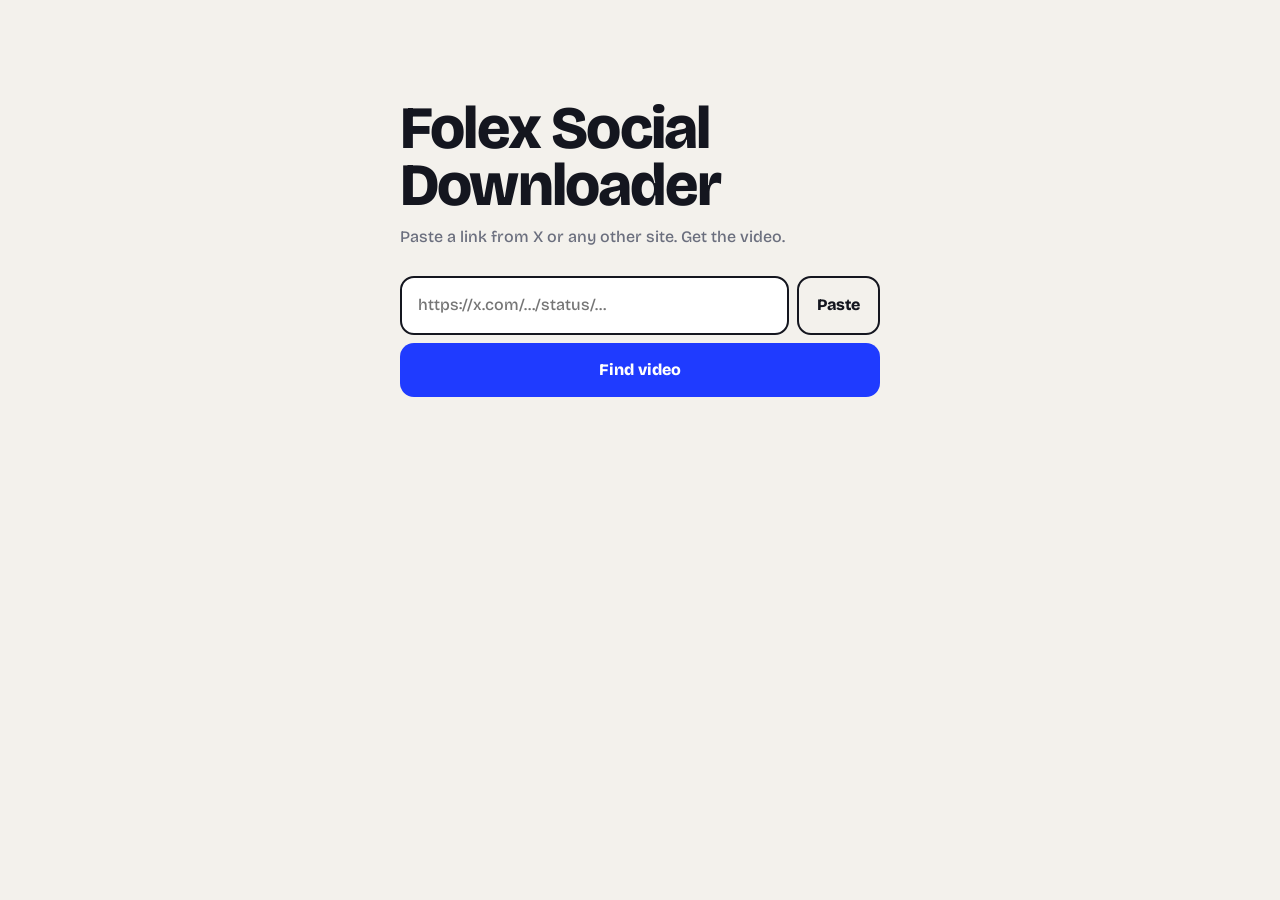
==== static/index.html @ dea9b0e5 "Add files via upload" ====
<!doctype html>
<html lang="en"><head>
<meta charset="utf-8">
<meta name="viewport" content="width=device-width,initial-scale=1,viewport-fit=cover">
<meta name="theme-color" content="#1f3bff">
<link rel="manifest" href="/manifest.json">
<title>Folex Social Downloader</title>
<link href="https://fonts.googleapis.com/css2?family=Bricolage+Grotesque:wght@500;800&display=swap" rel="stylesheet">
<style>
:root{--bg:#f3f1ec;--ink:#14161f;--blue:#1f3bff;--mut:#6b6f7e;--card:#fff;--err:#c4262e;color-scheme:light}
@media(prefers-color-scheme:dark){:root{--bg:#0f1117;--ink:#f2f2f5;--blue:#6f84ff;--mut:#9a9eb0;--card:#1a1d27;--err:#ff7a80;color-scheme:dark}}
*{box-sizing:border-box}
body{margin:0;background:var(--bg);color:var(--ink);font:500 16px/1.4 "Bricolage Grotesque",system-ui,sans-serif;min-height:100dvh;padding:max(28px,env(safe-area-inset-top)) 20px max(28px,env(safe-area-inset-bottom))}
main{max-width:480px;margin:0 auto}
h1{font-weight:800;font-size:clamp(40px,13vw,60px);line-height:.95;letter-spacing:-.03em;margin:8vh 0 12px}
p.sub{color:var(--mut);margin:0 0 28px}
.field{display:flex;gap:8px}
input{flex:1;min-width:0;font:inherit;padding:16px;border-radius:14px;border:2px solid var(--ink);background:var(--card);color:var(--ink)}
input:focus{outline:3px solid var(--blue);outline-offset:2px}
button,a.btn{font:inherit;font-weight:800;border:0;border-radius:14px;padding:16px 18px;background:var(--blue);color:#fff;cursor:pointer;text-decoration:none;text-align:center;display:block}
button.ghost{background:transparent;color:var(--ink);border:2px solid var(--ink)}
#res{margin-top:24px;background:var(--card);border-radius:18px;overflow:hidden}
#res[hidden]{display:none}
#res img{width:100%;display:block;max-height:240px;object-fit:cover;background:#000}
#res .b{padding:16px}
#t{font-weight:800;margin:0 0 4px}
#m{color:var(--mut);margin:0 0 14px;font-size:14px}
.row{display:grid;grid-template-columns:2fr 1fr;gap:8px}
#err{color:var(--err);margin-top:16px;min-height:1.4em}
</style></head><body><main>
<h1>Folex Social Downloader</h1>
<p class="sub">Paste a link from X or any other site. Get the video.</p>
<div class="field">
<input id="u" type="url" inputmode="url" placeholder="https://x.com/…/status/…" autocomplete="off" aria-label="Video link">
<button id="p" class="ghost" type="button">Paste</button>
</div>
<button id="go" type="button" style="width:100%;margin-top:8px">Find video</button>
<div id="err" role="alert"></div>
<section id="res" hidden>
<img id="th" alt="">
<div class="b"><p id="t"></p><p id="m"></p>
<div class="row"><a id="v" class="btn" href="#">Save video</a><a id="a" class="btn" style="background:transparent;color:var(--ink);border:2px solid var(--ink)" href="#">MP3</a></div></div>
</section>
<script>
const $=id=>document.getElementById(id);
$("p").onclick=async()=>{try{$("u").value=await navigator.clipboard.readText();go()}catch{$("u").focus()}};
$("go").onclick=go;$("u").onkeydown=e=>e.key==="Enter"&&go();
// Receive links shared from other apps / ?url=
const q=new URLSearchParams(location.search);const sh=q.get("url")||q.get("text");
if(sh){$("u").value=(sh.match(/https?:\/\/\S+/)||[sh])[0];go()}
function reset(){$("u").value="";$("res").hidden=true;$("err").textContent="";history.replaceState(null,"",location.pathname);$("u").focus()}
$("v").onclick=$("a").onclick=()=>setTimeout(reset,1500);
$("u").onfocus=()=>$("u").select();
async function go(){
 const url=$("u").value.trim();$("err").textContent="";$("res").hidden=true;
 if(!url){$("err").textContent="Paste a link first.";return}
 $("go").textContent="Looking…";$("go").disabled=true;
 try{
  const r=await fetch("/api/info?url="+encodeURIComponent(url));const d=await r.json();
  if(!r.ok)throw new Error(d.error||"Something went wrong.");
  $("t").textContent=d.title;
  $("m").textContent=[d.site,d.duration?Math.round(d.duration)+" sec":""].filter(Boolean).join(", ");
  $("th").src=d.thumb||"";$("th").style.display=d.thumb?"block":"none";
  const e=encodeURIComponent(url);
  $("v").href="/api/download?url="+e;$("a").href="/api/download?audio=1&url="+e;
  $("res").hidden=false;
 }catch(x){$("err").textContent=x.message}
 $("go").textContent="Find video";$("go").disabled=false;
}
</script></main></body></html>
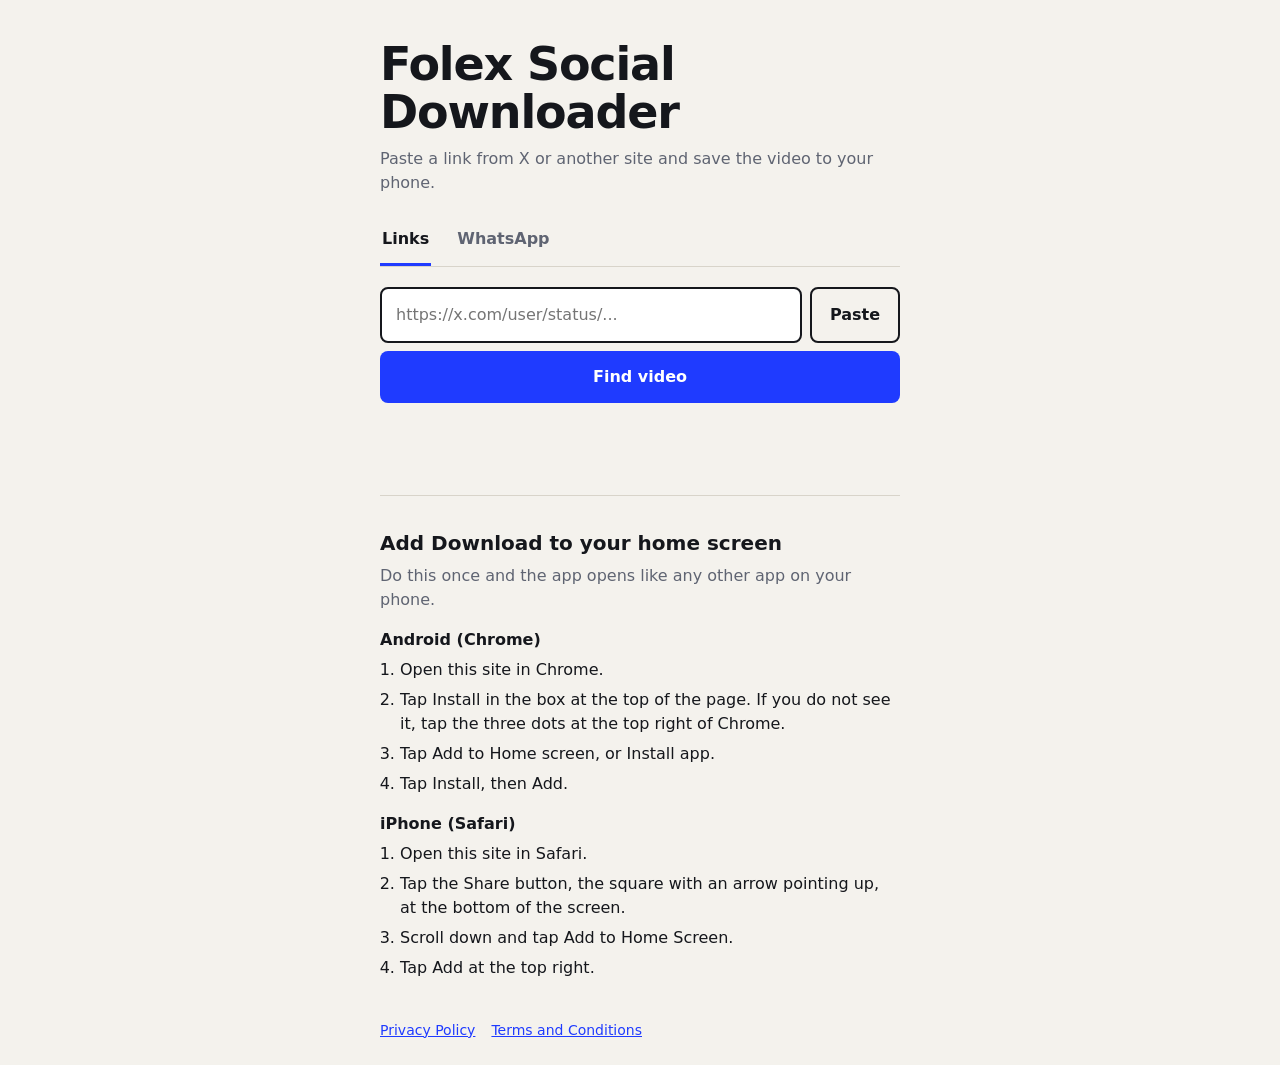
==== commit 50e8d6c0: "Rename index (1).html to index.html" ====
--- a/static/index.html
+++ b/static/index.html
@@ -3,68 +3,139 @@
 <meta charset="utf-8">
 <meta name="viewport" content="width=device-width,initial-scale=1,viewport-fit=cover">
 <meta name="theme-color" content="#1f3bff">
+<link rel="icon" href="/favicon.ico" sizes="any">
+<link rel="icon" type="image/png" sizes="192x192" href="/static/icon-192.png">
+<link rel="apple-touch-icon" href="/static/apple-touch-icon.png">
 <link rel="manifest" href="/manifest.json">
+<link rel="stylesheet" href="/static/style.css">
+<meta name="description" content="Paste a link from X or another site and save the video to your phone. Copy WhatsApp videos to your Downloads.">
 <title>Folex Social Downloader</title>
-<link href="https://fonts.googleapis.com/css2?family=Bricolage+Grotesque:wght@500;800&display=swap" rel="stylesheet">
-<style>
-:root{--bg:#f3f1ec;--ink:#14161f;--blue:#1f3bff;--mut:#6b6f7e;--card:#fff;--err:#c4262e;color-scheme:light}
-@media(prefers-color-scheme:dark){:root{--bg:#0f1117;--ink:#f2f2f5;--blue:#6f84ff;--mut:#9a9eb0;--card:#1a1d27;--err:#ff7a80;color-scheme:dark}}
-*{box-sizing:border-box}
-body{margin:0;background:var(--bg);color:var(--ink);font:500 16px/1.4 "Bricolage Grotesque",system-ui,sans-serif;min-height:100dvh;padding:max(28px,env(safe-area-inset-top)) 20px max(28px,env(safe-area-inset-bottom))}
-main{max-width:480px;margin:0 auto}
-h1{font-weight:800;font-size:clamp(40px,13vw,60px);line-height:.95;letter-spacing:-.03em;margin:8vh 0 12px}
-p.sub{color:var(--mut);margin:0 0 28px}
-.field{display:flex;gap:8px}
-input{flex:1;min-width:0;font:inherit;padding:16px;border-radius:14px;border:2px solid var(--ink);background:var(--card);color:var(--ink)}
-input:focus{outline:3px solid var(--blue);outline-offset:2px}
-button,a.btn{font:inherit;font-weight:800;border:0;border-radius:14px;padding:16px 18px;background:var(--blue);color:#fff;cursor:pointer;text-decoration:none;text-align:center;display:block}
-button.ghost{background:transparent;color:var(--ink);border:2px solid var(--ink)}
-#res{margin-top:24px;background:var(--card);border-radius:18px;overflow:hidden}
-#res[hidden]{display:none}
-#res img{width:100%;display:block;max-height:240px;object-fit:cover;background:#000}
-#res .b{padding:16px}
-#t{font-weight:800;margin:0 0 4px}
-#m{color:var(--mut);margin:0 0 14px;font-size:14px}
-.row{display:grid;grid-template-columns:2fr 1fr;gap:8px}
-#err{color:var(--err);margin-top:16px;min-height:1.4em}
-</style></head><body><main>
+</head><body><main>
+<div id="install" class="install" hidden><p id="itext"></p><button id="ib" type="button" hidden>Install</button></div>
 <h1>Folex Social Downloader</h1>
-<p class="sub">Paste a link from X or any other site. Get the video.</p>
-<div class="field">
-<input id="u" type="url" inputmode="url" placeholder="https://x.com/…/status/…" autocomplete="off" aria-label="Video link">
-<button id="p" class="ghost" type="button">Paste</button>
+<p class="sub">Paste a link from X or another site and save the video to your phone.</p>
+<div class="tabs" role="tablist">
+<button id="tab-links" role="tab" aria-controls="panel-links" aria-selected="true" type="button">Links</button>
+<button id="tab-wa" role="tab" aria-controls="panel-wa" aria-selected="false" tabindex="-1" type="button">WhatsApp</button>
 </div>
-<button id="go" type="button" style="width:100%;margin-top:8px">Find video</button>
-<div id="err" role="alert"></div>
-<section id="res" hidden>
-<img id="th" alt="">
-<div class="b"><p id="t"></p><p id="m"></p>
-<div class="row"><a id="v" class="btn" href="#">Save video</a><a id="a" class="btn" style="background:transparent;color:var(--ink);border:2px solid var(--ink)" href="#">MP3</a></div></div>
+<section id="panel-links" role="tabpanel" aria-labelledby="tab-links">
+<div class="field"><input id="u" type="url" inputmode="url" placeholder="https://x.com/user/status/..." autocomplete="off" aria-label="Video link"><button id="p" class="ghost" type="button">Paste</button></div>
+<button id="go" class="full" type="button">Find video</button>
+<p id="st" class="status" role="status"></p><p id="err" class="error" role="alert"></p>
+<div id="res" class="card" hidden><img id="th" alt="" referrerpolicy="no-referrer"><div class="b"><h3 id="t"></h3><p id="m" class="m"></p>
+<div class="row"><button id="v" type="button">Save video</button><button id="a" class="ghost" type="button">MP3</button></div></div></div>
 </section>
+<section id="panel-wa" role="tabpanel" aria-labelledby="tab-wa" hidden>
+<h2 style="margin-top:0">WhatsApp videos</h2>
+<p class="help">A website cannot browse WhatsApp's folders, so you pick the videos yourself. Choose the videos you viewed in WhatsApp, then save a copy to your Downloads. With the app installed you can also share a video from WhatsApp straight to Download.</p>
+<button id="pick" class="full" type="button">Choose videos</button>
+<input id="f" type="file" accept="video/*" multiple hidden>
+<ul id="list" class="files"></ul>
+<button id="clear" class="ghost" type="button" hidden>Clear list</button>
+</section>
+<section id="how" class="how" aria-labelledby="how-h">
+<h2 id="how-h">Add Download to your home screen</h2>
+<p class="help">Do this once and the app opens like any other app on your phone.</p>
+<h3>Android (Chrome)</h3>
+<ol>
+<li>Open this site in Chrome.</li>
+<li>Tap Install in the box at the top of the page. If you do not see it, tap the three dots at the top right of Chrome.</li>
+<li>Tap Add to Home screen, or Install app.</li>
+<li>Tap Install, then Add.</li>
+</ol>
+<h3>iPhone (Safari)</h3>
+<ol>
+<li>Open this site in Safari.</li>
+<li>Tap the Share button, the square with an arrow pointing up, at the bottom of the screen.</li>
+<li>Scroll down and tap Add to Home Screen.</li>
+<li>Tap Add at the top right.</li>
+</ol>
+</section>
+<footer><a href="/privacy">Privacy Policy</a><a href="/terms">Terms and Conditions</a></footer>
 <script>
 const $=id=>document.getElementById(id);
-$("p").onclick=async()=>{try{$("u").value=await navigator.clipboard.readText();go()}catch{$("u").focus()}};
-$("go").onclick=go;$("u").onkeydown=e=>e.key==="Enter"&&go();
-// Receive links shared from other apps / ?url=
-const q=new URLSearchParams(location.search);const sh=q.get("url")||q.get("text");
-if(sh){$("u").value=(sh.match(/https?:\/\/\S+/)||[sh])[0];go()}
-function reset(){$("u").value="";$("res").hidden=true;$("err").textContent="";history.replaceState(null,"",location.pathname);$("u").focus()}
-$("v").onclick=$("a").onclick=()=>setTimeout(reset,1500);
-$("u").onfocus=()=>$("u").select();
+let busy=false,files=[],cur=null;
+const q=new URLSearchParams(location.search);
+
+function show(w){const wa=w==="wa";
+ $("tab-links").setAttribute("aria-selected",String(!wa));$("tab-wa").setAttribute("aria-selected",String(wa));
+ $("tab-links").tabIndex=wa?-1:0;$("tab-wa").tabIndex=wa?0:-1;$("panel-links").hidden=wa;$("panel-wa").hidden=!wa}
+$("tab-links").onclick=()=>show("links");$("tab-wa").onclick=()=>show("wa");
+document.querySelector(".tabs").onkeydown=e=>{if(e.key==="ArrowRight"){show("wa");$("tab-wa").focus()}if(e.key==="ArrowLeft"){show("links");$("tab-links").focus()}};
+
+function msg(t,err){$("st").textContent=err?"":t;$("err").textContent=err?t:""}
+function reset(){$("u").value="";$("res").hidden=true;cur=null;history.replaceState(null,"","/");$("u").focus()}
+$("p").onclick=async()=>{try{$("u").value=await navigator.clipboard.readText();go()}catch(e){$("u").focus()}};
+$("go").onclick=go;$("u").onkeydown=e=>{if(e.key==="Enter")go()};$("u").onfocus=()=>$("u").select();
+
 async function go(){
- const url=$("u").value.trim();$("err").textContent="";$("res").hidden=true;
- if(!url){$("err").textContent="Paste a link first.";return}
- $("go").textContent="Looking…";$("go").disabled=true;
+ const url=$("u").value.trim();msg("");$("res").hidden=true;
+ if(!url){msg("Paste a link first.",true);return}
+ $("go").textContent="Checking link";$("go").disabled=true;
  try{
   const r=await fetch("/api/info?url="+encodeURIComponent(url));const d=await r.json();
   if(!r.ok)throw new Error(d.error||"Something went wrong.");
   $("t").textContent=d.title;
   $("m").textContent=[d.site,d.duration?Math.round(d.duration)+" sec":""].filter(Boolean).join(", ");
   $("th").src=d.thumb||"";$("th").style.display=d.thumb?"block":"none";
-  const e=encodeURIComponent(url);
-  $("v").href="/api/download?url="+e;$("a").href="/api/download?audio=1&url="+e;
-  $("res").hidden=false;
- }catch(x){$("err").textContent=x.message}
+  cur=url;$("res").hidden=false;
+ }catch(x){msg(x.name==="TypeError"?"No connection. Check your internet and try again.":x.message,true)}
  $("go").textContent="Find video";$("go").disabled=false;
 }
+
+function started(t){return document.cookie.split("; ").indexOf("dlstart="+t)>-1}
+function save(audio){
+ if(busy||!cur)return;
+ busy=true;$("v").disabled=$("a").disabled=true;msg("Preparing your download. This can take up to a minute.");
+ const tok=Date.now().toString(36)+Math.random().toString(36).slice(2,8);
+ const fr=document.createElement("iframe");fr.hidden=true;fr.setAttribute("aria-hidden","true");
+ const t0=Date.now();let over=false,timer;
+ const end=(text,err)=>{if(over)return;over=true;clearInterval(timer);busy=false;$("v").disabled=$("a").disabled=false;
+  if(err)msg(text,true);else{msg(text);reset()}setTimeout(()=>fr.remove(),120000)};
+ fr.onload=()=>started(tok)?end("Download started."):end("The download failed. The video may be private, removed or not supported.",true);
+ timer=setInterval(()=>{if(started(tok))end("Download started.");else if(Date.now()-t0>180000)end("This is taking too long. Try again.",true)},300);
+ fr.src="/api/download?"+(audio?"audio=1&":"")+"url="+encodeURIComponent(cur)+"&t="+tok;
+ document.body.appendChild(fr);
+}
+$("v").onclick=()=>save(false);$("a").onclick=()=>save(true);
+
+function fmt(n){return n>=1048576?(n/1048576).toFixed(1)+" MB":Math.max(1,Math.round(n/1024))+" KB"}
+function saveFile(f){const u=URL.createObjectURL(f),a=document.createElement("a");a.href=u;a.download=f.name||"video.mp4";
+ document.body.appendChild(a);a.click();a.remove();setTimeout(()=>URL.revokeObjectURL(u),120000)}
+function addFiles(list){for(const f of list){files.push(f);
+ const li=document.createElement("li"),d=document.createElement("div"),s=document.createElement("strong"),m=document.createElement("span"),b=document.createElement("button");
+ d.className="n";s.textContent=f.name||"video";m.textContent=fmt(f.size);d.append(s,m);
+ b.type="button";b.textContent="Save";b.onclick=()=>{saveFile(f);b.textContent="Saved"};
+ li.append(d,b);$("list").append(li)}
+ $("clear").hidden=!files.length}
+$("pick").onclick=()=>$("f").click();
+$("f").onchange=e=>{const l=[...e.target.files];e.target.value="";addFiles(l)};
+$("clear").onclick=()=>{files=[];$("list").textContent="";$("clear").hidden=true;clearShared()};
+async function clearShared(){try{if("caches"in window)await caches.delete("shared-files")}catch(e){}}
+async function loadShared(){try{const c=await caches.open("shared-files"),out=[];
+ for(const k of await c.keys()){const r=await c.match(k);if(!r)continue;const b=await r.blob();
+  out.push(new File([b],decodeURIComponent(r.headers.get("X-Name")||"video.mp4"),{type:b.type||"video/mp4"}))}
+ if(out.length){addFiles(out);show("wa")}}catch(e){}}
+
+const standalone=matchMedia("(display-mode: standalone)").matches||navigator.standalone===true;
+let dp=null;
+if(standalone)$("how").hidden=true;
+function banner(t){if(standalone)return;$("itext").textContent=t;$("install").hidden=false}
+addEventListener("beforeinstallprompt",e=>{e.preventDefault();dp=e;$("ib").hidden=false;banner("Install this app to open it from your home screen. It updates itself.")});
+$("ib").onclick=async()=>{if(!dp)return;dp.prompt();try{await dp.userChoice}catch(e){}dp=null;$("install").hidden=true};
+addEventListener("appinstalled",()=>{$("install").hidden=true});
+if(/iphone|ipad|ipod/i.test(navigator.userAgent))banner("To install this app, tap Share, then Add to Home Screen.");
+
+if("serviceWorker"in navigator){
+ const had=!!navigator.serviceWorker.controller;let reloaded=false;
+ navigator.serviceWorker.register("/sw.js").then(reg=>{
+  reg.update();document.addEventListener("visibilitychange",()=>{if(!document.hidden)reg.update()})}).catch(()=>{});
+ navigator.serviceWorker.addEventListener("controllerchange",()=>{
+  if(!had||reloaded||busy||files.length)return;reloaded=true;location.reload()});
+}
+
+if(location.hash==="#whatsapp")show("wa");
+if(q.get("shared")){loadShared();history.replaceState(null,"","/")}else clearShared();
+const sh=q.get("url")||q.get("text");
+if(sh){const m=sh.match(/https?:\/\/\S+/);$("u").value=m?m[0]:sh;go()}
 </script></main></body></html>
--- a/static/style.css
+++ b/static/style.css
@@ -0,0 +1,32 @@
+:root{--bg:#f4f2ed;--ink:#15171c;--mut:#5f6472;--line:#d8d4ca;--card:#fff;--ac:#1f3bff;--on:#fff;--err:#b3202a;color-scheme:light dark}
+@media(prefers-color-scheme:dark){:root{--bg:#101216;--ink:#f1f1f3;--mut:#a0a4b0;--line:#2b2f38;--card:#181b21;--ac:#6aa1ff;--on:#0b1020;--err:#ff8a90}}
+*{box-sizing:border-box}[hidden]{display:none!important}
+body{margin:0;background:var(--bg);color:var(--ink);font:16px/1.5 system-ui,-apple-system,"Segoe UI",Roboto,Arial,sans-serif;min-height:100dvh;padding:max(24px,env(safe-area-inset-top)) 20px max(24px,env(safe-area-inset-bottom))}
+main{max-width:520px;margin:0 auto}
+h1{font-size:clamp(32px,9.5vw,46px);line-height:1.05;letter-spacing:-.025em;font-weight:800;margin:16px 0 10px}
+h2{font-size:20px;margin:24px 0 6px}
+p{margin:0 0 12px}.sub,.help{color:var(--mut)}.sub{margin-bottom:20px}
+a{color:var(--ac)}
+button{font:inherit;font-weight:700;border:0;border-radius:8px;padding:14px 18px;background:var(--ac);color:var(--on);cursor:pointer}
+button.ghost{background:transparent;color:var(--ink);border:2px solid var(--ink)}
+button:disabled{opacity:.55;cursor:default}
+:focus-visible{outline:3px solid var(--ac);outline-offset:2px}
+.install{border:1px solid var(--line);background:var(--card);border-radius:8px;padding:12px 14px;display:flex;gap:12px;align-items:center;justify-content:space-between;margin-bottom:8px}
+.install p{margin:0;font-size:15px}
+.tabs{display:flex;border-bottom:1px solid var(--line);margin:20px 0}
+.tabs button{background:none;color:var(--mut);border-radius:0;padding:12px 2px;margin-right:24px;border-bottom:3px solid transparent}
+.tabs button[aria-selected=true]{color:var(--ink);border-bottom-color:var(--ac)}
+.field{display:flex;gap:8px}
+input[type=url]{flex:1;min-width:0;font:inherit;padding:14px;border-radius:8px;border:2px solid var(--ink);background:var(--card);color:var(--ink)}
+.full{width:100%;margin-top:8px}
+.status{color:var(--mut);min-height:1.5em;margin:12px 0 0}.error{color:var(--err);min-height:1.5em;margin:0}
+.card{margin-top:16px;background:var(--card);border:1px solid var(--line);border-radius:8px;overflow:hidden}
+.card img{width:100%;display:block;max-height:240px;object-fit:cover;background:#000}
+.card .b{padding:16px}.card h3{font-size:16px;margin:0 0 4px}.card .m{color:var(--mut);font-size:14px;margin:0 0 14px}
+.row{display:grid;grid-template-columns:2fr 1fr;gap:8px}
+.files{list-style:none;margin:16px 0;padding:0;display:grid;gap:8px}
+.files li{display:flex;gap:12px;align-items:center;justify-content:space-between;background:var(--card);border:1px solid var(--line);border-radius:8px;padding:12px}
+.files .n{min-width:0}.files strong{display:block;overflow:hidden;text-overflow:ellipsis;white-space:nowrap}.files span{color:var(--mut);font-size:14px}
+footer{margin-top:40px;font-size:14px;display:flex;gap:16px}
+.doc h1{font-size:32px}.doc ul{padding-left:20px;margin:0 0 12px}.doc li{margin-bottom:6px}
+.how{margin-top:32px;border-top:1px solid var(--line);padding-top:8px}.how h3{font-size:16px;margin:16px 0 6px}.how ol{padding-left:20px;margin:0 0 12px}.how li{margin-bottom:6px}
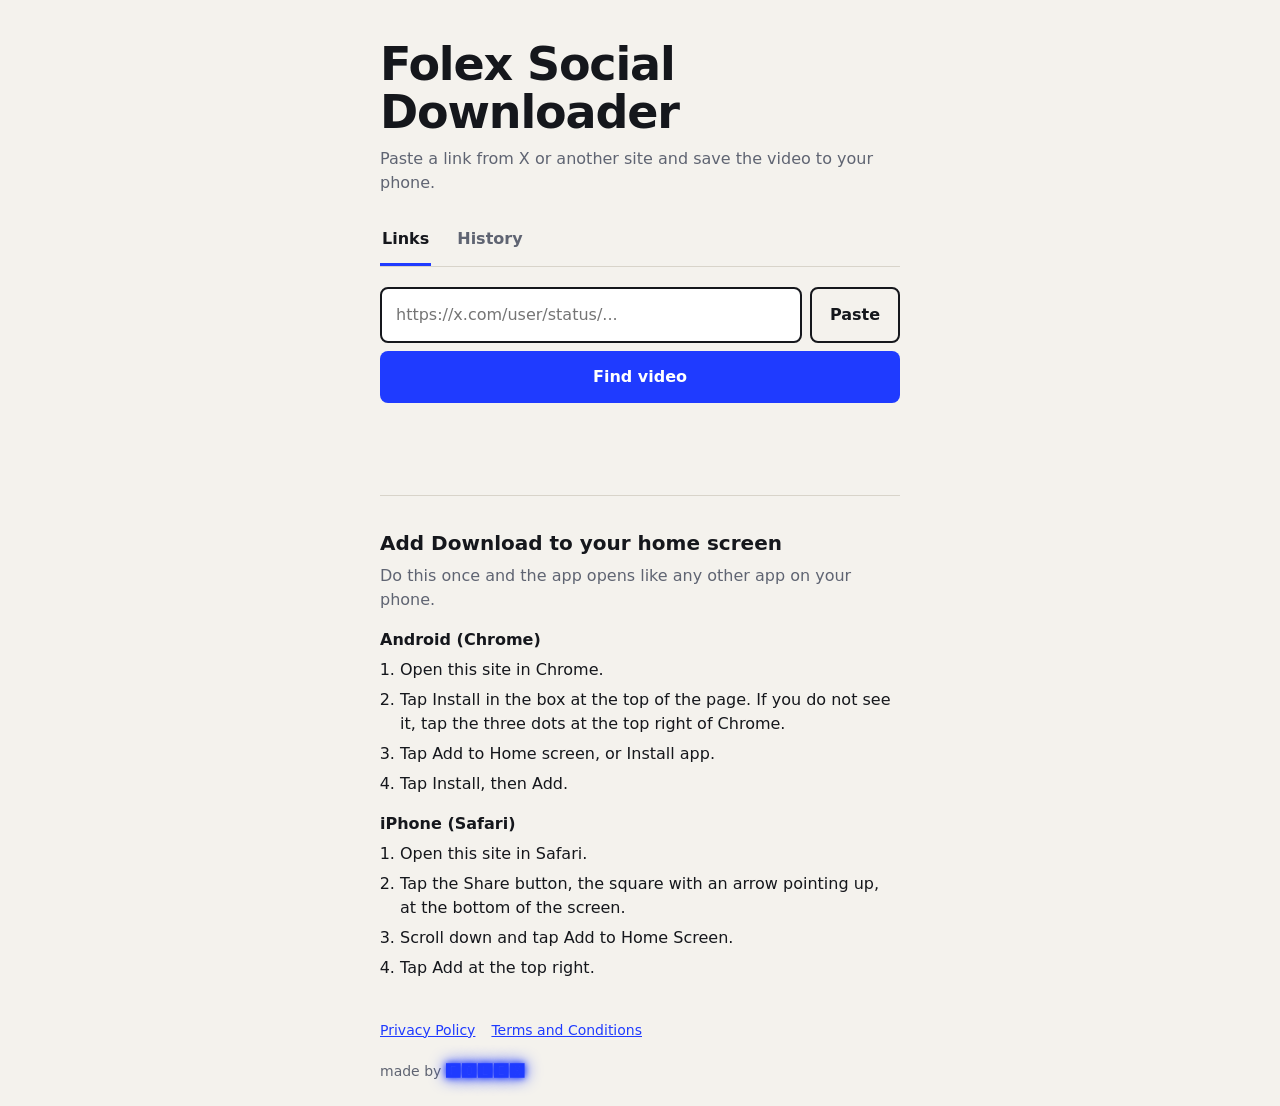
==== commit cdf8da5b: "Add files via upload" ====
--- a/static/index.html
+++ b/static/index.html
@@ -8,7 +8,7 @@
 <link rel="apple-touch-icon" href="/static/apple-touch-icon.png">
 <link rel="manifest" href="/manifest.json">
 <link rel="stylesheet" href="/static/style.css">
-<meta name="description" content="Paste a link from X or another site and save the video to your phone. Copy WhatsApp videos to your Downloads.">
+<meta name="description" content="Paste a link from X or another site and save the video to your phone.">
 <title>Folex Social Downloader</title>
 </head><body><main>
 <div id="install" class="install" hidden><p id="itext"></p><button id="ib" type="button" hidden>Install</button></div>
@@ -16,7 +16,7 @@
 <p class="sub">Paste a link from X or another site and save the video to your phone.</p>
 <div class="tabs" role="tablist">
 <button id="tab-links" role="tab" aria-controls="panel-links" aria-selected="true" type="button">Links</button>
-<button id="tab-wa" role="tab" aria-controls="panel-wa" aria-selected="false" tabindex="-1" type="button">WhatsApp</button>
+<button id="tab-history" role="tab" aria-controls="panel-history" aria-selected="false" tabindex="-1" type="button">History</button>
 </div>
 <section id="panel-links" role="tabpanel" aria-labelledby="tab-links">
 <div class="field"><input id="u" type="url" inputmode="url" placeholder="https://x.com/user/status/..." autocomplete="off" aria-label="Video link"><button id="p" class="ghost" type="button">Paste</button></div>
@@ -25,13 +25,13 @@
 <div id="res" class="card" hidden><img id="th" alt="" referrerpolicy="no-referrer"><div class="b"><h3 id="t"></h3><p id="m" class="m"></p>
 <div class="row"><button id="v" type="button">Save video</button><button id="a" class="ghost" type="button">MP3</button></div></div></div>
 </section>
-<section id="panel-wa" role="tabpanel" aria-labelledby="tab-wa" hidden>
-<h2 style="margin-top:0">WhatsApp videos</h2>
-<p class="help">A website cannot browse WhatsApp's folders, so you pick the videos yourself. Choose the videos you viewed in WhatsApp, then save a copy to your Downloads. With the app installed you can also share a video from WhatsApp straight to Download.</p>
-<button id="pick" class="full" type="button">Choose videos</button>
-<input id="f" type="file" accept="video/*" multiple hidden>
-<ul id="list" class="files"></ul>
-<button id="clear" class="ghost" type="button" hidden>Clear list</button>
+<section id="panel-history" role="tabpanel" aria-labelledby="tab-history" hidden>
+<h2 style="margin-top:0">Download history</h2>
+<p class="help">This list is saved on this phone only. Tap Download again to save a video once more.</p>
+<p id="hst" class="status" role="status"></p><p id="herr" class="error" role="alert"></p>
+<p id="hempty" class="help">Nothing here yet. Videos you download will show up in this list.</p>
+<ul id="hlist" class="files hist"></ul>
+<button id="hclear" class="ghost" type="button" hidden>Clear history</button>
 </section>
 <section id="how" class="how" aria-labelledby="how-h">
 <h2 id="how-h">Add Download to your home screen</h2>
@@ -52,19 +52,20 @@
 </ol>
 </section>
 <footer><a href="/privacy">Privacy Policy</a><a href="/terms">Terms and Conditions</a></footer>
+<p class="credit">made by <span class="glow" role="img" aria-label="Folex">🅵🅾🅻🅴🆇</span></p>
 <script>
 const $=id=>document.getElementById(id);
-let busy=false,files=[],cur=null;
+let busy=false,cur=null,curMeta=null;
 const q=new URLSearchParams(location.search);
 
-function show(w){const wa=w==="wa";
- $("tab-links").setAttribute("aria-selected",String(!wa));$("tab-wa").setAttribute("aria-selected",String(wa));
- $("tab-links").tabIndex=wa?-1:0;$("tab-wa").tabIndex=wa?0:-1;$("panel-links").hidden=wa;$("panel-wa").hidden=!wa}
-$("tab-links").onclick=()=>show("links");$("tab-wa").onclick=()=>show("wa");
-document.querySelector(".tabs").onkeydown=e=>{if(e.key==="ArrowRight"){show("wa");$("tab-wa").focus()}if(e.key==="ArrowLeft"){show("links");$("tab-links").focus()}};
+function show(w){const h=w==="history";
+ $("tab-links").setAttribute("aria-selected",String(!h));$("tab-history").setAttribute("aria-selected",String(h));
+ $("tab-links").tabIndex=h?-1:0;$("tab-history").tabIndex=h?0:-1;$("panel-links").hidden=h;$("panel-history").hidden=!h}
+$("tab-links").onclick=()=>show("links");$("tab-history").onclick=()=>show("history");
+document.querySelector(".tabs").onkeydown=e=>{if(e.key==="ArrowRight"){show("history");$("tab-history").focus()}if(e.key==="ArrowLeft"){show("links");$("tab-links").focus()}};
 
-function msg(t,err){$("st").textContent=err?"":t;$("err").textContent=err?t:""}
-function reset(){$("u").value="";$("res").hidden=true;cur=null;history.replaceState(null,"","/");$("u").focus()}
+function msg(t,err){$("st").textContent=$("hst").textContent=err?"":t;$("err").textContent=$("herr").textContent=err?t:""}
+function reset(){$("u").value="";$("res").hidden=true;cur=null;curMeta=null;history.replaceState(null,"","/");$("u").focus()}
 $("p").onclick=async()=>{try{$("u").value=await navigator.clipboard.readText();go()}catch(e){$("u").focus()}};
 $("go").onclick=go;$("u").onkeydown=e=>{if(e.key==="Enter")go()};$("u").onfocus=()=>$("u").select();
 
@@ -78,44 +79,47 @@
   $("t").textContent=d.title;
   $("m").textContent=[d.site,d.duration?Math.round(d.duration)+" sec":""].filter(Boolean).join(", ");
   $("th").src=d.thumb||"";$("th").style.display=d.thumb?"block":"none";
-  cur=url;$("res").hidden=false;
+  cur=url;curMeta={title:d.title,site:d.site};$("res").hidden=false;
  }catch(x){msg(x.name==="TypeError"?"No connection. Check your internet and try again.":x.message,true)}
  $("go").textContent="Find video";$("go").disabled=false;
 }
 
+const HK="dl-history";
+function hget(){try{return JSON.parse(localStorage.getItem(HK))||[]}catch(e){return[]}}
+function hset(a){try{localStorage.setItem(HK,JSON.stringify(a.slice(0,50)))}catch(e){}}
+function setBusy(b){busy=b;$("v").disabled=$("a").disabled=b;document.querySelectorAll(".hb").forEach(x=>{x.disabled=b})}
+function hrender(){const a=hget(),ul=$("hlist");ul.textContent="";
+ $("hempty").hidden=a.length>0;$("hclear").hidden=!a.length;
+ a.forEach(e=>{const li=document.createElement("li"),d=document.createElement("div"),s=document.createElement("strong"),m=document.createElement("span"),r=document.createElement("div"),b=document.createElement("button"),x=document.createElement("button");
+  s.textContent=e.title||"Video";
+  m.textContent=[e.site,e.audio?"MP3":"Video",new Date(e.t).toLocaleDateString(undefined,{month:"short",day:"numeric"})].filter(Boolean).join(", ");
+  d.className="n";d.append(s,m);r.className="acts";
+  b.type=x.type="button";b.className="hb";b.textContent="Download again";b.disabled=busy;
+  b.onclick=()=>save(e.audio,e.url,{title:e.title,site:e.site},true);
+  x.className="ghost";x.textContent="Remove";
+  x.onclick=()=>{hset(hget().filter(y=>!(y.t===e.t&&y.url===e.url)));hrender()};
+  r.append(b,x);li.append(d,r);ul.append(li)})}
+$("hclear").onclick=()=>{hset([]);hrender()};
+
 function started(t){return document.cookie.split("; ").indexOf("dlstart="+t)>-1}
-function save(audio){
- if(busy||!cur)return;
- busy=true;$("v").disabled=$("a").disabled=true;msg("Preparing your download. This can take up to a minute.");
+function save(audio,url,meta,again){
+ if(busy||!url)return;
+ setBusy(true);msg("Preparing your download. This can take up to a minute.");
  const tok=Date.now().toString(36)+Math.random().toString(36).slice(2,8);
  const fr=document.createElement("iframe");fr.hidden=true;fr.setAttribute("aria-hidden","true");
  const t0=Date.now();let over=false,timer;
- const end=(text,err)=>{if(over)return;over=true;clearInterval(timer);busy=false;$("v").disabled=$("a").disabled=false;
-  if(err)msg(text,true);else{msg(text);reset()}setTimeout(()=>fr.remove(),120000)};
+ const end=(text,err)=>{if(over)return;over=true;clearInterval(timer);setBusy(false);
+  if(err)msg(text,true);else{
+   const l=hget().filter(x=>!(x.url===url&&x.audio===audio));
+   l.unshift({url:url,audio:audio,title:(meta&&meta.title)||"Video",site:(meta&&meta.site)||"",t:Date.now()});
+   hset(l);hrender();msg(text);if(!again)reset()}
+  setTimeout(()=>fr.remove(),120000)};
  fr.onload=()=>started(tok)?end("Download started."):end("The download failed. The video may be private, removed or not supported.",true);
  timer=setInterval(()=>{if(started(tok))end("Download started.");else if(Date.now()-t0>180000)end("This is taking too long. Try again.",true)},300);
- fr.src="/api/download?"+(audio?"audio=1&":"")+"url="+encodeURIComponent(cur)+"&t="+tok;
+ fr.src="/api/download?"+(audio?"audio=1&":"")+"url="+encodeURIComponent(url)+"&t="+tok;
  document.body.appendChild(fr);
 }
-$("v").onclick=()=>save(false);$("a").onclick=()=>save(true);
-
-function fmt(n){return n>=1048576?(n/1048576).toFixed(1)+" MB":Math.max(1,Math.round(n/1024))+" KB"}
-function saveFile(f){const u=URL.createObjectURL(f),a=document.createElement("a");a.href=u;a.download=f.name||"video.mp4";
- document.body.appendChild(a);a.click();a.remove();setTimeout(()=>URL.revokeObjectURL(u),120000)}
-function addFiles(list){for(const f of list){files.push(f);
- const li=document.createElement("li"),d=document.createElement("div"),s=document.createElement("strong"),m=document.createElement("span"),b=document.createElement("button");
- d.className="n";s.textContent=f.name||"video";m.textContent=fmt(f.size);d.append(s,m);
- b.type="button";b.textContent="Save";b.onclick=()=>{saveFile(f);b.textContent="Saved"};
- li.append(d,b);$("list").append(li)}
- $("clear").hidden=!files.length}
-$("pick").onclick=()=>$("f").click();
-$("f").onchange=e=>{const l=[...e.target.files];e.target.value="";addFiles(l)};
-$("clear").onclick=()=>{files=[];$("list").textContent="";$("clear").hidden=true;clearShared()};
-async function clearShared(){try{if("caches"in window)await caches.delete("shared-files")}catch(e){}}
-async function loadShared(){try{const c=await caches.open("shared-files"),out=[];
- for(const k of await c.keys()){const r=await c.match(k);if(!r)continue;const b=await r.blob();
-  out.push(new File([b],decodeURIComponent(r.headers.get("X-Name")||"video.mp4"),{type:b.type||"video/mp4"}))}
- if(out.length){addFiles(out);show("wa")}}catch(e){}}
+$("v").onclick=()=>save(false,cur,curMeta);$("a").onclick=()=>save(true,cur,curMeta);
 
 const standalone=matchMedia("(display-mode: standalone)").matches||navigator.standalone===true;
 let dp=null;
@@ -130,12 +134,10 @@
  const had=!!navigator.serviceWorker.controller;let reloaded=false;
  navigator.serviceWorker.register("/sw.js").then(reg=>{
   reg.update();document.addEventListener("visibilitychange",()=>{if(!document.hidden)reg.update()})}).catch(()=>{});
- navigator.serviceWorker.addEventListener("controllerchange",()=>{
-  if(!had||reloaded||busy||files.length)return;reloaded=true;location.reload()});
+ navigator.serviceWorker.addEventListener("controllerchange",()=>{if(!had||reloaded||busy)return;reloaded=true;location.reload()});
 }
 
-if(location.hash==="#whatsapp")show("wa");
-if(q.get("shared")){loadShared();history.replaceState(null,"","/")}else clearShared();
+hrender();
 const sh=q.get("url")||q.get("text");
 if(sh){const m=sh.match(/https?:\/\/\S+/);$("u").value=m?m[0]:sh;go()}
 </script></main></body></html>
--- a/static/style.css
+++ b/static/style.css
@@ -30,3 +30,9 @@
 footer{margin-top:40px;font-size:14px;display:flex;gap:16px}
 .doc h1{font-size:32px}.doc ul{padding-left:20px;margin:0 0 12px}.doc li{margin-bottom:6px}
 .how{margin-top:32px;border-top:1px solid var(--line);padding-top:8px}.how h3{font-size:16px;margin:16px 0 6px}.how ol{padding-left:20px;margin:0 0 12px}.how li{margin-bottom:6px}
+.steps{padding-left:20px;margin:0 0 12px}.steps li{margin-bottom:6px}
+.hist li{display:block}.hist .acts{display:flex;gap:8px;margin-top:10px}.hist .acts button{padding:10px 14px}
+.credit{margin:20px 0 0;font-size:14px;color:var(--mut)}
+.glow{color:var(--ac);font-weight:800;letter-spacing:.14em;text-shadow:0 0 6px var(--ac),0 0 16px var(--ac);animation:glow 3.5s ease-in-out infinite}
+@keyframes glow{50%{text-shadow:0 0 3px var(--ac),0 0 8px var(--ac)}}
+@media(prefers-reduced-motion:reduce){.glow{animation:none}}
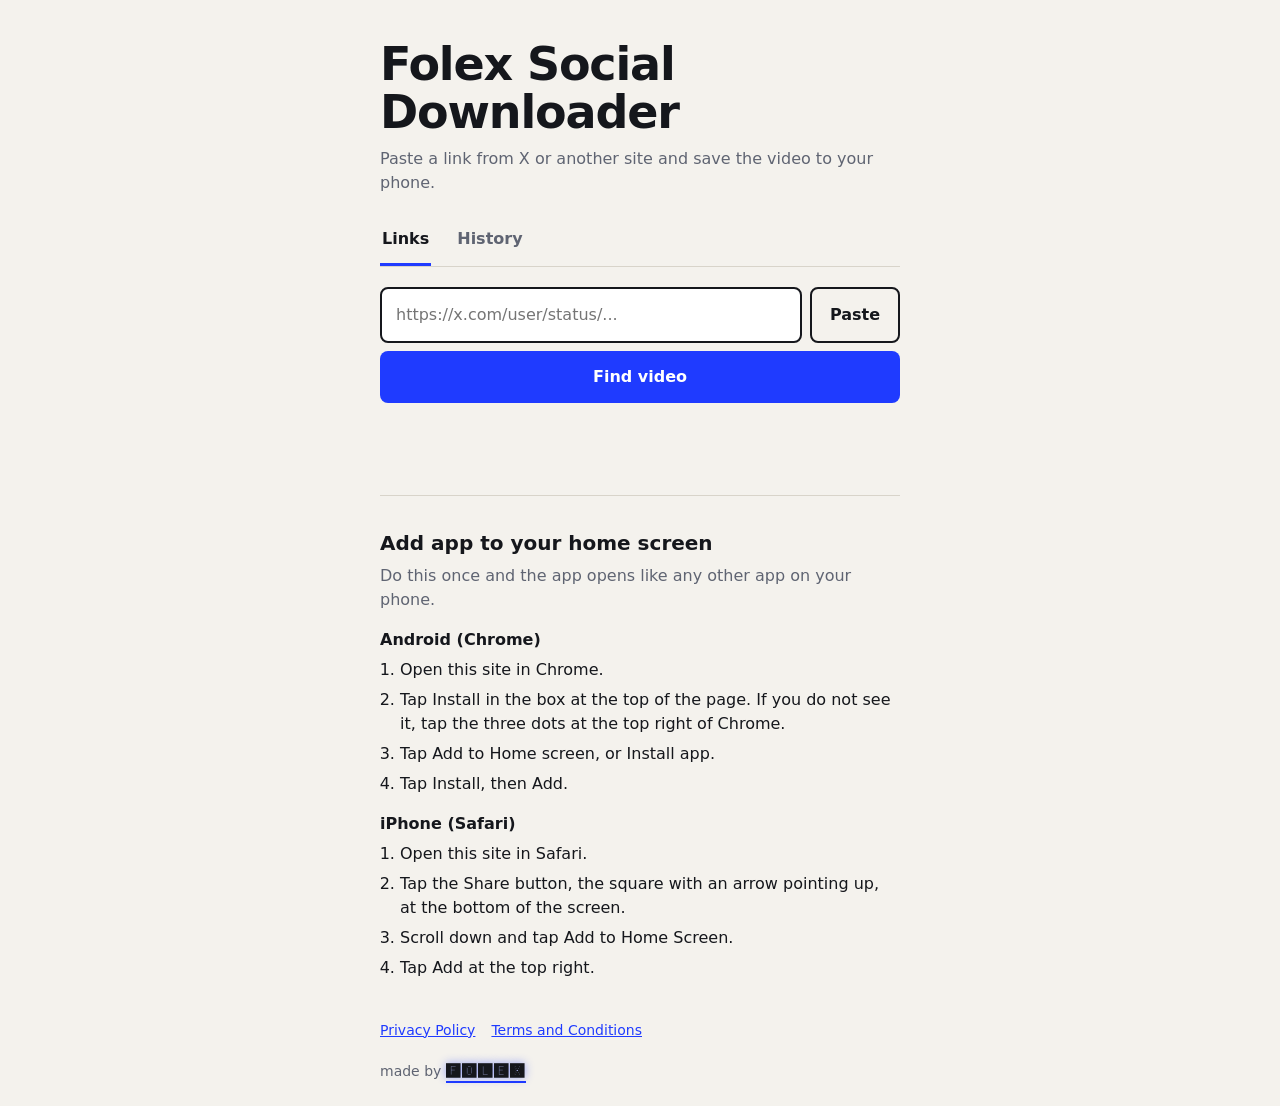
==== commit 52b65b8d: "Add files via upload" ====
--- a/static/index.html
+++ b/static/index.html
@@ -34,7 +34,7 @@
 <button id="hclear" class="ghost" type="button" hidden>Clear history</button>
 </section>
 <section id="how" class="how" aria-labelledby="how-h">
-<h2 id="how-h">Add Download to your home screen</h2>
+<h2 id="how-h">Add app to your home screen</h2>
 <p class="help">Do this once and the app opens like any other app on your phone.</p>
 <h3>Android (Chrome)</h3>
 <ol>
--- a/static/style.css
+++ b/static/style.css
@@ -33,6 +33,4 @@
 .steps{padding-left:20px;margin:0 0 12px}.steps li{margin-bottom:6px}
 .hist li{display:block}.hist .acts{display:flex;gap:8px;margin-top:10px}.hist .acts button{padding:10px 14px}
 .credit{margin:20px 0 0;font-size:14px;color:var(--mut)}
-.glow{color:var(--ac);font-weight:800;letter-spacing:.14em;text-shadow:0 0 6px var(--ac),0 0 16px var(--ac);animation:glow 3.5s ease-in-out infinite}
-@keyframes glow{50%{text-shadow:0 0 3px var(--ac),0 0 8px var(--ac)}}
-@media(prefers-reduced-motion:reduce){.glow{animation:none}}
+.glow{color:var(--ink);font-weight:800;letter-spacing:.14em;padding-bottom:2px;border-bottom:2px solid var(--ac);text-shadow:0 0 10px color-mix(in srgb,var(--ac) 45%,transparent)}
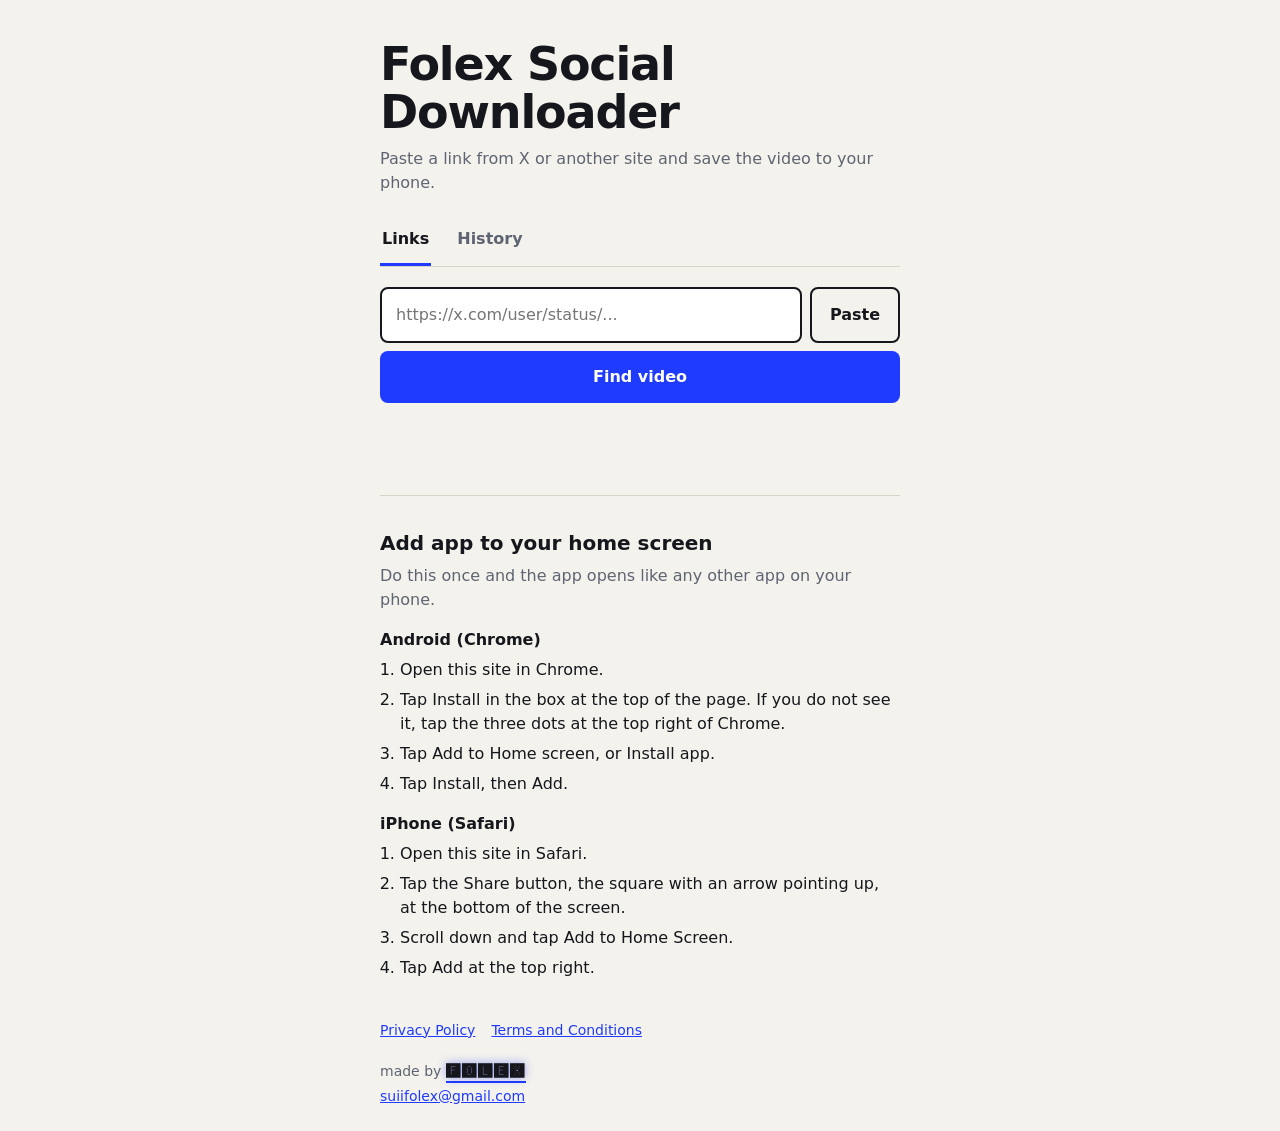
==== commit c9b04ba2: "Add files via upload" ====
--- a/static/index.html
+++ b/static/index.html
@@ -23,7 +23,8 @@
 <button id="go" class="full" type="button">Find video</button>
 <p id="st" class="status" role="status"></p><p id="err" class="error" role="alert"></p>
 <div id="res" class="card" hidden><img id="th" alt="" referrerpolicy="no-referrer"><div class="b"><h3 id="t"></h3><p id="m" class="m"></p>
-<div class="row"><button id="v" type="button">Save video</button><button id="a" class="ghost" type="button">MP3</button></div></div></div>
+<div class="row"><button id="v" type="button">Save video</button><button id="a" class="ghost" type="button">Audio only (MP3)</button></div></div></div>
+<div id="after" class="after" hidden><p id="at"></p><button id="sh" class="ghost" type="button">Share</button></div>
 </section>
 <section id="panel-history" role="tabpanel" aria-labelledby="tab-history" hidden>
 <h2 style="margin-top:0">Download history</h2>
@@ -53,6 +54,7 @@
 </section>
 <footer><a href="/privacy">Privacy Policy</a><a href="/terms">Terms and Conditions</a></footer>
 <p class="credit">made by <span class="glow" role="img" aria-label="Folex">🅵🅾🅻🅴🆇</span></p>
+<p class="contact"><a href="mailto:suiifolex@gmail.com">suiifolex@gmail.com</a></p>
 <script>
 const $=id=>document.getElementById(id);
 let busy=false,cur=null,curMeta=null;
@@ -70,7 +72,7 @@
 $("go").onclick=go;$("u").onkeydown=e=>{if(e.key==="Enter")go()};$("u").onfocus=()=>$("u").select();
 
 async function go(){
- const url=$("u").value.trim();msg("");$("res").hidden=true;
+ const url=$("u").value.trim();msg("");$("res").hidden=true;$("after").hidden=true;
  if(!url){msg("Paste a link first.",true);return}
  $("go").textContent="Checking link";$("go").disabled=true;
  try{
@@ -98,9 +100,34 @@
   b.onclick=()=>save(e.audio,e.url,{title:e.title,site:e.site},true);
   x.className="ghost";x.textContent="Remove";
   x.onclick=()=>{hset(hget().filter(y=>!(y.t===e.t&&y.url===e.url)));hrender()};
-  r.append(b,x);li.append(d,r);ul.append(li)})}
+  const sb=document.createElement("button");sb.type="button";sb.className="ghost";setupShare(sb,e);r.append(b,sb,x);li.append(d,r);ul.append(li)})}
 $("hclear").onclick=()=>{hset([]);hrender()};
 
+const canShare=!!navigator.share;
+const canFiles=canShare&&!!navigator.canShare&&(()=>{try{return navigator.canShare({files:[new File(["x"],"a.mp4",{type:"video/mp4"})]})}catch(e){return false}})();
+let ready=null;
+function fname(r,fb){const c=r.headers.get("Content-Disposition")||"";let m=c.match(/filename\*=UTF-8''([^;]+)/i);
+ if(m){try{return decodeURIComponent(m[1])}catch(e){}}
+ m=c.match(/filename="?([^";]+)"?/i);return m?m[1]:fb}
+function setupShare(btn,e){
+ if(!canShare){btn.hidden=true;return}
+ const label=canFiles?"Share":"Share link";btn.hidden=false;btn.disabled=false;btn.textContent=label;
+ btn.onclick=async()=>{
+  if(!canFiles){try{await navigator.share({title:e.title,url:e.url})}catch(x){}return}
+  const key=e.url+"|"+(e.audio?1:0);
+  if(ready&&ready.key===key){try{await navigator.share({files:[ready.file],title:e.title})}catch(x){}return}
+  btn.disabled=true;btn.textContent="Getting video";
+  try{
+   const r=await fetch("/api/download?"+(e.audio?"audio=1&":"")+"url="+encodeURIComponent(e.url));
+   if(!r.ok)throw 0;
+   if(+r.headers.get("Content-Length")>300e6){if(r.body)r.body.cancel();throw 1}
+   const b=await r.blob();
+   ready={key:key,file:new File([b],fname(r,(e.title||"video")+(e.audio?".mp3":".mp4")),{type:b.type||(e.audio?"audio/mpeg":"video/mp4")})};
+   btn.textContent="Tap to share";
+  }catch(x){btn.textContent=label;msg(x===1?"This file is too large to share. Use Save instead.":"Could not get the video to share. Try again.",true)}
+  btn.disabled=false;
+ };
+}
 function started(t){return document.cookie.split("; ").indexOf("dlstart="+t)>-1}
 function save(audio,url,meta,again){
  if(busy||!url)return;
@@ -112,7 +139,7 @@
   if(err)msg(text,true);else{
    const l=hget().filter(x=>!(x.url===url&&x.audio===audio));
    l.unshift({url:url,audio:audio,title:(meta&&meta.title)||"Video",site:(meta&&meta.site)||"",t:Date.now()});
-   hset(l);hrender();msg(text);if(!again)reset()}
+   hset(l);hrender();msg(text);if(!again){reset();$("at").textContent=l[0].title;setupShare($("sh"),l[0]);$("after").hidden=false}}
   setTimeout(()=>fr.remove(),120000)};
  fr.onload=()=>started(tok)?end("Download started."):end("The download failed. The video may be private, removed or not supported.",true);
  timer=setInterval(()=>{if(started(tok))end("Download started.");else if(Date.now()-t0>180000)end("This is taking too long. Try again.",true)},300);
--- a/static/style.css
+++ b/static/style.css
@@ -23,7 +23,7 @@
 .card{margin-top:16px;background:var(--card);border:1px solid var(--line);border-radius:8px;overflow:hidden}
 .card img{width:100%;display:block;max-height:240px;object-fit:cover;background:#000}
 .card .b{padding:16px}.card h3{font-size:16px;margin:0 0 4px}.card .m{color:var(--mut);font-size:14px;margin:0 0 14px}
-.row{display:grid;grid-template-columns:2fr 1fr;gap:8px}
+.row{display:grid;grid-template-columns:1fr 1fr;gap:8px}
 .files{list-style:none;margin:16px 0;padding:0;display:grid;gap:8px}
 .files li{display:flex;gap:12px;align-items:center;justify-content:space-between;background:var(--card);border:1px solid var(--line);border-radius:8px;padding:12px}
 .files .n{min-width:0}.files strong{display:block;overflow:hidden;text-overflow:ellipsis;white-space:nowrap}.files span{color:var(--mut);font-size:14px}
@@ -34,3 +34,4 @@
 .hist li{display:block}.hist .acts{display:flex;gap:8px;margin-top:10px}.hist .acts button{padding:10px 14px}
 .credit{margin:20px 0 0;font-size:14px;color:var(--mut)}
 .glow{color:var(--ink);font-weight:800;letter-spacing:.14em;padding-bottom:2px;border-bottom:2px solid var(--ac);text-shadow:0 0 10px color-mix(in srgb,var(--ac) 45%,transparent)}
+.after{margin-top:16px;border:1px solid var(--line);background:var(--card);border-radius:8px;padding:14px}.after p{margin:0 0 10px;font-weight:700;overflow:hidden;text-overflow:ellipsis;white-space:nowrap}.after button{width:100%}.hist .acts{flex-wrap:wrap}.contact{margin:4px 0 0;font-size:14px}
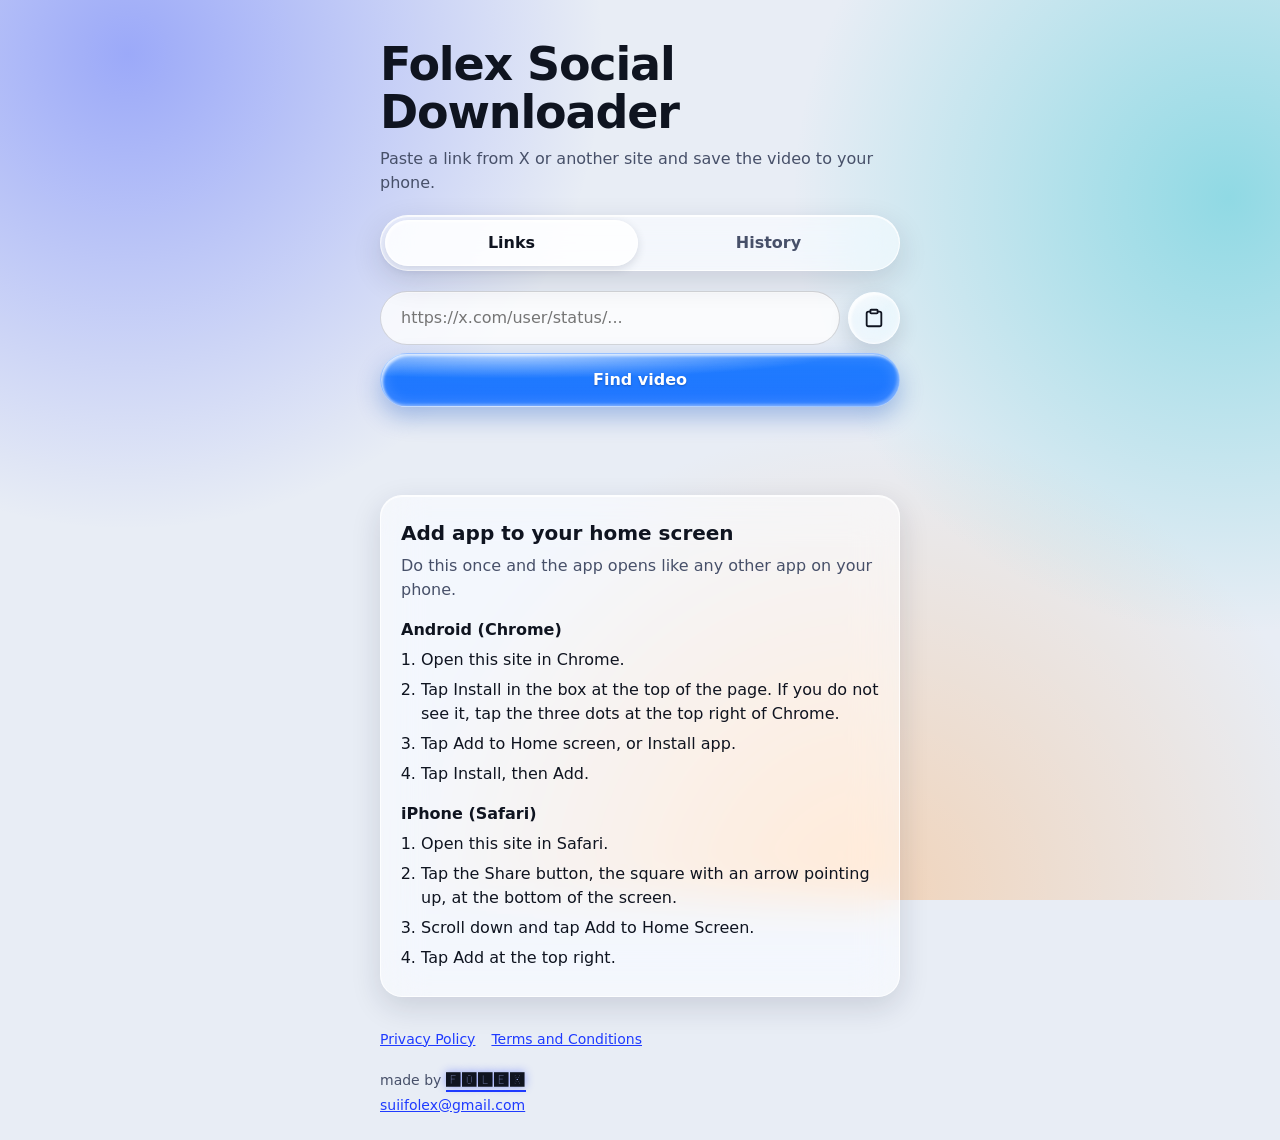
==== commit a6bc79bc: "Add files via upload" ====
--- a/static/index.html
+++ b/static/index.html
@@ -19,7 +19,7 @@
 <button id="tab-history" role="tab" aria-controls="panel-history" aria-selected="false" tabindex="-1" type="button">History</button>
 </div>
 <section id="panel-links" role="tabpanel" aria-labelledby="tab-links">
-<div class="field"><input id="u" type="url" inputmode="url" placeholder="https://x.com/user/status/..." autocomplete="off" aria-label="Video link"><button id="p" class="ghost" type="button">Paste</button></div>
+<div class="field"><input id="u" type="url" inputmode="url" placeholder="https://x.com/user/status/..." autocomplete="off" aria-label="Video link"><button id="p" class="ghost round" type="button" aria-label="Paste"><svg viewBox="0 0 24 24" fill="none" stroke="currentColor" stroke-width="2" stroke-linecap="round" stroke-linejoin="round" aria-hidden="true"><rect x="8" y="3" width="8" height="4" rx="1"/><path d="M16 5h2a2 2 0 0 1 2 2v12a2 2 0 0 1-2 2H6a2 2 0 0 1-2-2V7a2 2 0 0 1 2-2h2"/></svg></button></div>
 <button id="go" class="full" type="button">Find video</button>
 <p id="st" class="status" role="status"></p><p id="err" class="error" role="alert"></p>
 <div id="res" class="card" hidden><img id="th" alt="" referrerpolicy="no-referrer"><div class="b"><h3 id="t"></h3><p id="m" class="m"></p>
--- a/static/style.css
+++ b/static/style.css
@@ -1,37 +1,48 @@
-:root{--bg:#f4f2ed;--ink:#15171c;--mut:#5f6472;--line:#d8d4ca;--card:#fff;--ac:#1f3bff;--on:#fff;--err:#b3202a;color-scheme:light dark}
-@media(prefers-color-scheme:dark){:root{--bg:#101216;--ink:#f1f1f3;--mut:#a0a4b0;--line:#2b2f38;--card:#181b21;--ac:#6aa1ff;--on:#0b1020;--err:#ff8a90}}
+:root{--bg:#e8edf5;--ink:#0f1420;--mut:#475069;--ac:#1f3bff;--on:#fff;--err:#b3202a;--glass:rgba(255,255,255,.55);--glass2:rgba(255,255,255,.78);--edge:rgba(255,255,255,.8);--line:rgba(15,20,32,.16);--shade:rgba(20,30,60,.14);--b1:rgba(31,59,255,.38);--b2:rgba(0,185,200,.38);--b3:rgba(255,170,90,.38);--hl:rgba(255,255,255,.34);--hl2:rgba(255,255,255,.5);--btn:#0f6bff;color-scheme:light dark}
+@media(prefers-color-scheme:dark){:root{--bg:#090d15;--ink:#f2f4f8;--mut:#b4bacb;--ac:#6aa1ff;--on:#0b1020;--err:#ff8a90;--glass:rgba(255,255,255,.08);--glass2:rgba(255,255,255,.17);--edge:rgba(255,255,255,.2);--line:rgba(255,255,255,.18);--shade:rgba(0,0,0,.5);--b1:rgba(40,80,255,.42);--b2:rgba(0,170,190,.26);--b3:rgba(255,150,70,.12);--hl:rgba(255,255,255,.22);--hl2:rgba(255,255,255,.12);--btn:#1a7bff}}
 *{box-sizing:border-box}[hidden]{display:none!important}
-body{margin:0;background:var(--bg);color:var(--ink);font:16px/1.5 system-ui,-apple-system,"Segoe UI",Roboto,Arial,sans-serif;min-height:100dvh;padding:max(24px,env(safe-area-inset-top)) 20px max(24px,env(safe-area-inset-bottom))}
+html{background:var(--bg)}
+body::before{content:"";position:fixed;inset:0;z-index:-1;background:radial-gradient(60vmax 60vmax at 10% 6%,var(--b1),transparent 62%),radial-gradient(55vmax 55vmax at 96% 22%,var(--b2),transparent 62%),radial-gradient(60vmax 60vmax at 68% 100%,var(--b3),transparent 62%),var(--bg)}
+body{margin:0;color:var(--ink);font:16px/1.5 system-ui,-apple-system,"Segoe UI",Roboto,Arial,sans-serif;min-height:100dvh;padding:max(24px,env(safe-area-inset-top)) 20px max(24px,env(safe-area-inset-bottom))}
 main{max-width:520px;margin:0 auto}
 h1{font-size:clamp(32px,9.5vw,46px);line-height:1.05;letter-spacing:-.025em;font-weight:800;margin:16px 0 10px}
 h2{font-size:20px;margin:24px 0 6px}
 p{margin:0 0 12px}.sub,.help{color:var(--mut)}.sub{margin-bottom:20px}
 a{color:var(--ac)}
-button{font:inherit;font-weight:700;border:0;border-radius:8px;padding:14px 18px;background:var(--ac);color:var(--on);cursor:pointer}
-button.ghost{background:transparent;color:var(--ink);border:2px solid var(--ink)}
+.install,.card,.after,.how,.doc,.tabs{background:var(--glass);border:1px solid var(--edge);-webkit-backdrop-filter:blur(22px) saturate(170%);backdrop-filter:blur(22px) saturate(170%);box-shadow:inset 0 1px 0 var(--edge),0 10px 30px var(--shade)}
+button{font:inherit;font-weight:700;color:#fff;text-shadow:0 1px 2px rgba(0,30,90,.35);border:1px solid rgba(255,255,255,.55);border-radius:999px;padding:14px 22px;cursor:pointer;background:radial-gradient(120% 90% at 25% 0%,rgba(255,255,255,.6),rgba(255,255,255,0) 52%),linear-gradient(180deg,color-mix(in srgb,var(--btn) 82%,#5fc4ff),color-mix(in srgb,var(--btn) 92%,transparent));-webkit-backdrop-filter:blur(14px) saturate(190%);backdrop-filter:blur(14px) saturate(190%);box-shadow:inset 2px 2px 3px rgba(255,255,255,.75),inset -2px -2px 3px rgba(255,255,255,.3),inset 0 0 16px rgba(255,255,255,.22),0 10px 24px rgba(0,70,190,.32);transition:transform .12s ease,filter .12s ease}
+button:active:not(:disabled){transform:scale(.96);filter:brightness(.95)}
+button.ghost{color:var(--ink);text-shadow:none;border:1px solid var(--edge);background:radial-gradient(120% 90% at 25% 0%,var(--hl2),rgba(255,255,255,0) 55%),var(--glass);box-shadow:inset 2px 2px 3px var(--edge),inset -2px -2px 3px rgba(255,255,255,.18),inset 0 0 14px rgba(255,255,255,.12),0 8px 20px var(--shade)}
 button:disabled{opacity:.55;cursor:default}
+.round{width:52px;height:52px;padding:0;display:grid;place-items:center;flex:none}.round svg{width:22px;height:22px}
 :focus-visible{outline:3px solid var(--ac);outline-offset:2px}
-.install{border:1px solid var(--line);background:var(--card);border-radius:8px;padding:12px 14px;display:flex;gap:12px;align-items:center;justify-content:space-between;margin-bottom:8px}
+.install{border-radius:18px;padding:12px 14px;display:flex;gap:12px;align-items:center;justify-content:space-between;margin-bottom:8px}
 .install p{margin:0;font-size:15px}
-.tabs{display:flex;border-bottom:1px solid var(--line);margin:20px 0}
-.tabs button{background:none;color:var(--mut);border-radius:0;padding:12px 2px;margin-right:24px;border-bottom:3px solid transparent}
-.tabs button[aria-selected=true]{color:var(--ink);border-bottom-color:var(--ac)}
-.field{display:flex;gap:8px}
-input[type=url]{flex:1;min-width:0;font:inherit;padding:14px;border-radius:8px;border:2px solid var(--ink);background:var(--card);color:var(--ink)}
+.tabs{display:flex;gap:4px;padding:4px;border-radius:999px;margin:20px 0}
+.tabs button{flex:1;background:none;color:var(--mut);text-shadow:none;border:1px solid transparent;border-radius:999px;padding:10px 8px;box-shadow:none;-webkit-backdrop-filter:none;backdrop-filter:none}
+.tabs button[aria-selected=true]{background:var(--glass2);color:var(--ink);border-color:var(--edge);box-shadow:inset 1px 1px 2px var(--edge),0 3px 10px var(--shade)}
+.field{display:flex;gap:8px;align-items:center}
+input[type=url]{flex:1;min-width:0;font:inherit;padding:14px 20px;border-radius:999px;border:1px solid var(--line);background:var(--glass2);color:var(--ink);box-shadow:inset 0 1px 0 var(--edge)}
 .full{width:100%;margin-top:8px}
 .status{color:var(--mut);min-height:1.5em;margin:12px 0 0}.error{color:var(--err);min-height:1.5em;margin:0}
-.card{margin-top:16px;background:var(--card);border:1px solid var(--line);border-radius:8px;overflow:hidden}
+.card{margin-top:16px;border-radius:22px;overflow:hidden}
 .card img{width:100%;display:block;max-height:240px;object-fit:cover;background:#000}
 .card .b{padding:16px}.card h3{font-size:16px;margin:0 0 4px}.card .m{color:var(--mut);font-size:14px;margin:0 0 14px}
 .row{display:grid;grid-template-columns:1fr 1fr;gap:8px}
 .files{list-style:none;margin:16px 0;padding:0;display:grid;gap:8px}
-.files li{display:flex;gap:12px;align-items:center;justify-content:space-between;background:var(--card);border:1px solid var(--line);border-radius:8px;padding:12px}
+.files li{display:flex;gap:12px;align-items:center;justify-content:space-between;background:var(--glass);border:1px solid var(--edge);border-radius:16px;padding:12px;box-shadow:inset 0 1px 0 var(--edge),0 6px 18px var(--shade)}
 .files .n{min-width:0}.files strong{display:block;overflow:hidden;text-overflow:ellipsis;white-space:nowrap}.files span{color:var(--mut);font-size:14px}
-footer{margin-top:40px;font-size:14px;display:flex;gap:16px}
+.hist li{display:block}.hist .acts{display:flex;flex-wrap:wrap;gap:8px;margin-top:10px}.hist .acts button{padding:10px 18px}
+.after{margin-top:16px;border-radius:20px;padding:14px}
+.after p{margin:0 0 10px;font-weight:700;overflow:hidden;text-overflow:ellipsis;white-space:nowrap}.after button{width:100%}
+.how{margin-top:28px;border-radius:22px;padding:6px 20px 14px}
+.how h2{margin-top:16px}.how h3{font-size:16px;margin:16px 0 6px}.how ol{padding-left:20px;margin:0 0 12px}.how li{margin-bottom:6px}
+.doc{border-radius:22px;padding:8px 22px 22px}
 .doc h1{font-size:32px}.doc ul{padding-left:20px;margin:0 0 12px}.doc li{margin-bottom:6px}
-.how{margin-top:32px;border-top:1px solid var(--line);padding-top:8px}.how h3{font-size:16px;margin:16px 0 6px}.how ol{padding-left:20px;margin:0 0 12px}.how li{margin-bottom:6px}
-.steps{padding-left:20px;margin:0 0 12px}.steps li{margin-bottom:6px}
-.hist li{display:block}.hist .acts{display:flex;gap:8px;margin-top:10px}.hist .acts button{padding:10px 14px}
+footer{margin-top:32px;font-size:14px;display:flex;gap:16px}
 .credit{margin:20px 0 0;font-size:14px;color:var(--mut)}
 .glow{color:var(--ink);font-weight:800;letter-spacing:.14em;padding-bottom:2px;border-bottom:2px solid var(--ac);text-shadow:0 0 10px color-mix(in srgb,var(--ac) 45%,transparent)}
-.after{margin-top:16px;border:1px solid var(--line);background:var(--card);border-radius:8px;padding:14px}.after p{margin:0 0 10px;font-weight:700;overflow:hidden;text-overflow:ellipsis;white-space:nowrap}.after button{width:100%}.hist .acts{flex-wrap:wrap}.contact{margin:4px 0 0;font-size:14px}
+.contact{margin:4px 0 0;font-size:14px}
+@supports not ((backdrop-filter:blur(1px)) or (-webkit-backdrop-filter:blur(1px))){.install,.card,.after,.how,.doc,.tabs{background:var(--bg)}}
+@media(prefers-reduced-transparency:reduce){.install,.card,.after,.how,.doc,.tabs,button.ghost{background:var(--bg);-webkit-backdrop-filter:none;backdrop-filter:none}}
+@media(prefers-reduced-motion:reduce){button{transition:none}button:active:not(:disabled){transform:none}}
